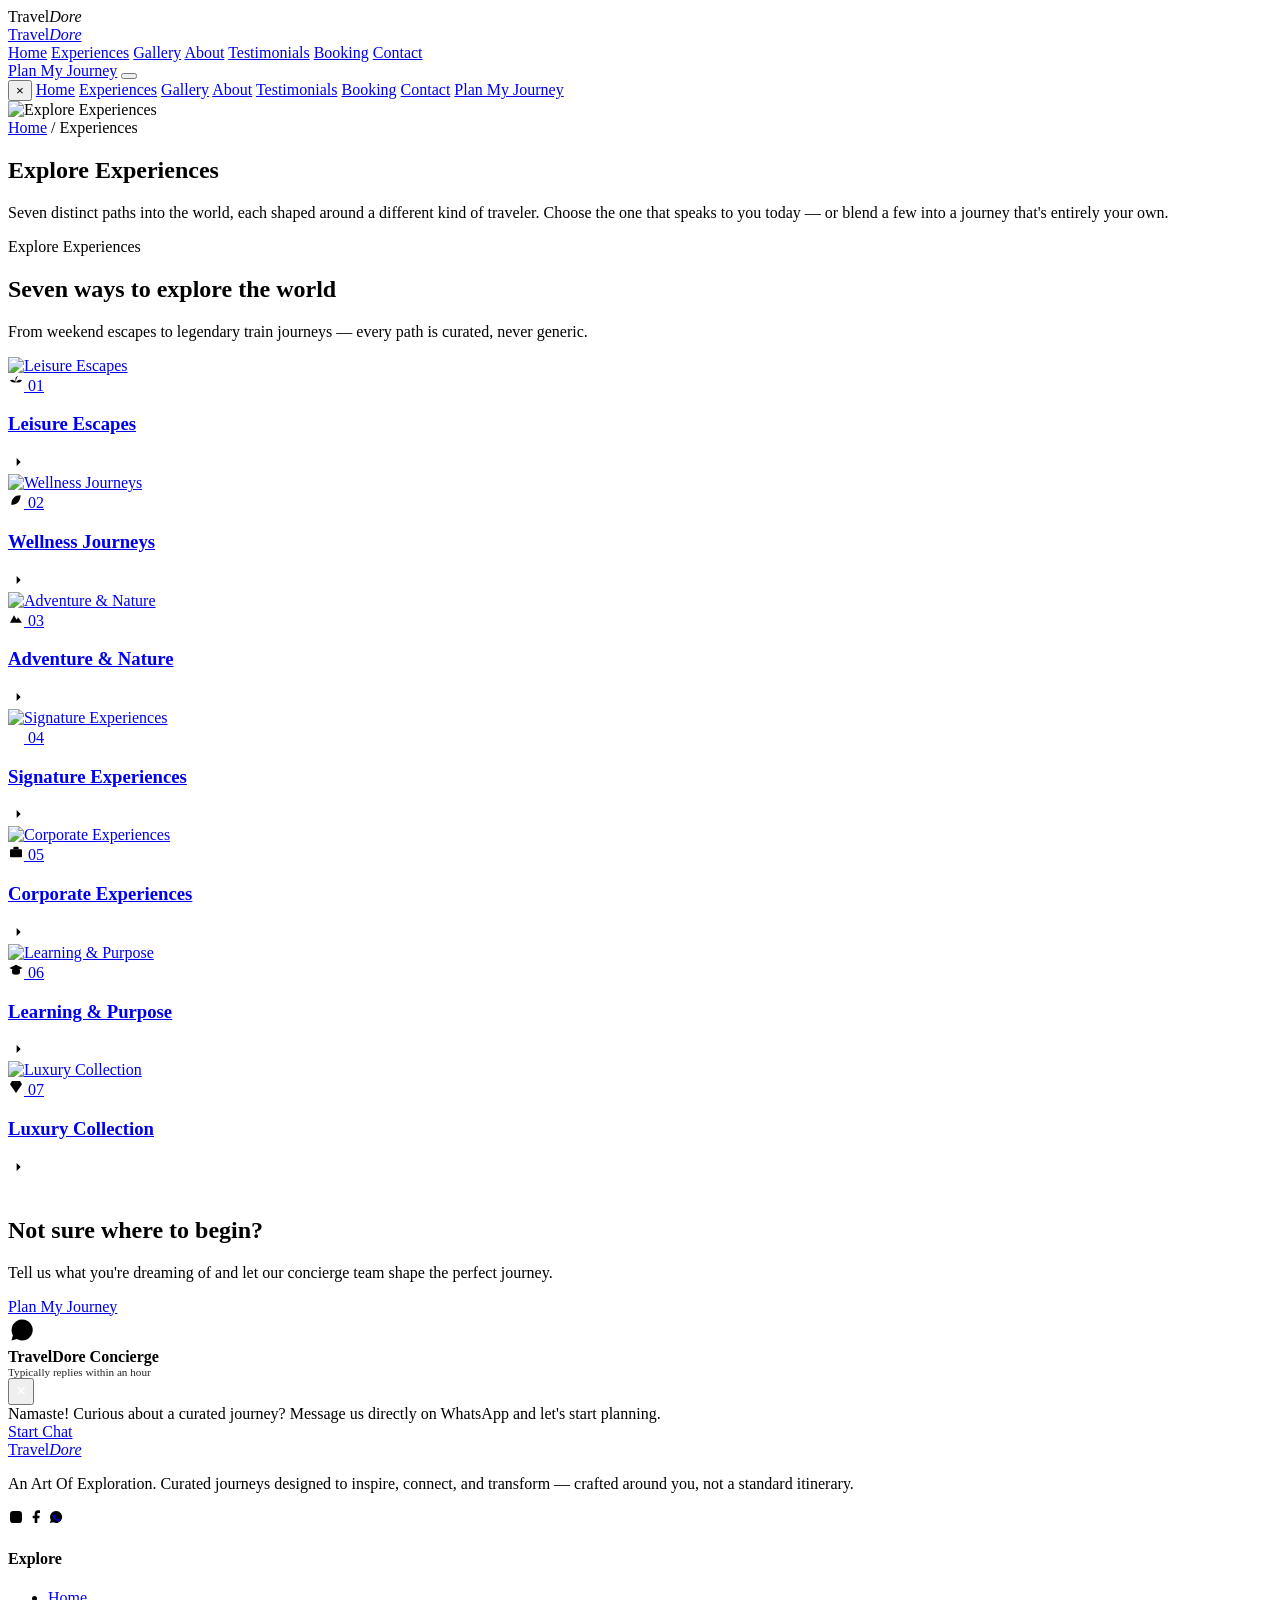
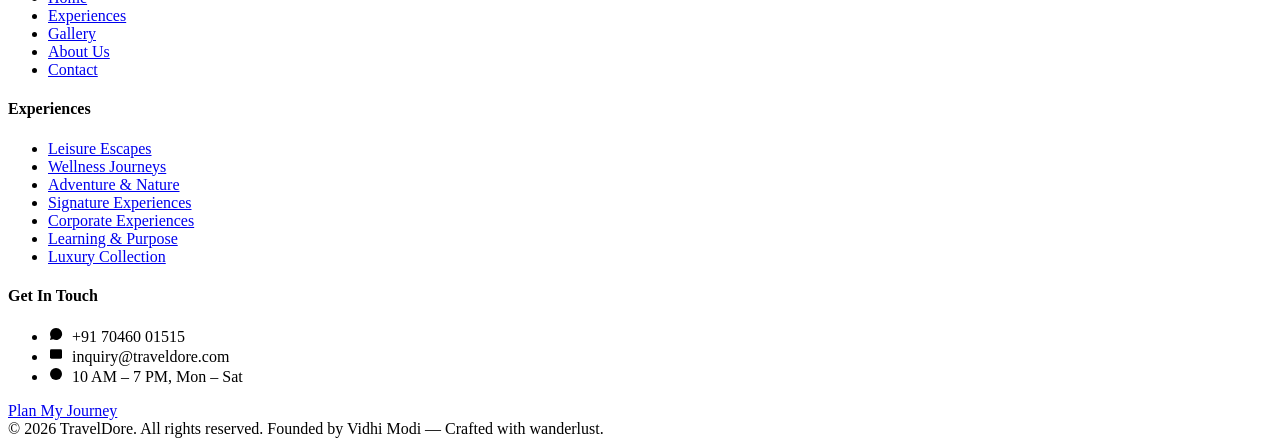
==== experiences/index.html @ e8ab13e9 "Adding initial files" ====
<!DOCTYPE html>
<html lang="en">
<head>
<meta charset="UTF-8">
<meta name="viewport" content="width=device-width, initial-scale=1.0">
<title>Experiences | TravelDore</title>
<meta name="description" content="Explore TravelDore's seven curated experience categories — from Leisure Escapes to the Luxury Collection.">
<link rel="preconnect" href="https://fonts.googleapis.com">
<link rel="stylesheet" href="css/style.css">

</head>
<body>
<div id="loader"><div class="loader-mark">Travel<em>Dore</em></div><div class="loader-bar"></div></div>
<div id="scroll-progress"></div>
<div id="cursor-glow"></div>

<header id="site-header">
  <div class="container navbar">
    <a href="index.html" class="brand">Travel<em>Dore</em></a>
    <nav class="nav-links">
      <a href="index.html">Home</a>
      <a href="experiences/index.html">Experiences</a>
      <a href="gallery.html">Gallery</a>
      <a href="about.html">About</a>
      <a href="index.html#testimonials">Testimonials</a>
      <a href="index.html#booking">Booking</a>
      <a href="contact.html">Contact</a>
    </nav>
    <a href="plan-my-journey.html" class="btn btn-primary btn-sm nav-cta">Plan My Journey</a>
    <button class="nav-toggle" id="nav-toggle" aria-label="Open menu"><span></span><span></span><span></span></button>
  </div>
</header>
<div class="mobile-panel" id="mobile-panel">
  <button class="mobile-close" id="mobile-close" aria-label="Close menu">&times;</button>
      <a href="index.html">Home</a>
      <a href="experiences/index.html">Experiences</a>
      <a href="gallery.html">Gallery</a>
      <a href="about.html">About</a>
      <a href="index.html#testimonials">Testimonials</a>
      <a href="index.html#booking">Booking</a>
      <a href="contact.html">Contact</a>
  <a href="plan-my-journey.html" class="btn btn-primary" style="margin-top:22px;">Plan My Journey</a>
</div>

<section class="page-hero">
  <div class="hero-media"><img src="images/experiences-index-1920x1000.jpg" alt="Explore Experiences"></div>
  <div class="container page-hero-content">
    <div class="breadcrumb"><a href="index.html">Home</a> / Experiences</div>
    <h1>Explore Experiences</h1>
    <p>Seven distinct paths into the world, each shaped around a different kind of traveler. Choose the one that speaks to you today — or blend a few into a journey that's entirely your own.</p>
  </div>
</section>
<section class="section bg-lilac" id="experiences">
  <div class="container">
    <div class="section-head reveal">
      <div class="eyebrow" style="justify-content:center;">Explore Experiences</div>
      <h2>Seven ways to explore the world</h2>
      <p>From weekend escapes to legendary train journeys — every path is curated, never generic.</p>
    </div>
    <div class="exp-grid">
      <a href="experiences/leisure-escapes.html" class="exp-card reveal-scale">
        <img src="images/leisure-hero-900x1100.jpg" alt="Leisure Escapes" loading="lazy">
        <div class="exp-card-veil"></div>
        <div class="exp-card-content">
          <span class="exp-card-num"><svg class="icon" style="width:1em;height:1em;" viewBox="0 0 24 24"><path d="M12 22V11"/><path d="M12 11c-2-4-6-5-9-3 2 3 5 4 9 3Z"/><path d="M12 11c2-4 6-5 9-3-2 3-5 4-9 3Z"/><path d="M12 11c0-4 1-7 3-9-3 0-5 3-3 9Z"/></svg> 01</span>
          <h3>Leisure Escapes</h3>
          <div class="exp-card-arrow"><svg class="icon" style="width:1em;height:1em;" viewBox="0 0 24 24"><path d="M5 12h14M13 6l6 6-6 6"/></svg></div>
        </div>
      </a>
      <a href="experiences/wellness-journeys.html" class="exp-card reveal-scale">
        <img src="images/wellness-hero-900x1100.jpg" alt="Wellness Journeys" loading="lazy">
        <div class="exp-card-veil"></div>
        <div class="exp-card-content">
          <span class="exp-card-num"><svg class="icon" style="width:1em;height:1em;" viewBox="0 0 24 24"><path d="M5 19c8 1 13-4 14-14-9 0-14 5-14 14Z"/><path d="M5 19c2-5 5-8 9-10"/></svg> 02</span>
          <h3>Wellness Journeys</h3>
          <div class="exp-card-arrow"><svg class="icon" style="width:1em;height:1em;" viewBox="0 0 24 24"><path d="M5 12h14M13 6l6 6-6 6"/></svg></div>
        </div>
      </a>
      <a href="experiences/adventure-nature.html" class="exp-card reveal-scale">
        <img src="images/adventure-hero-900x1100.jpg" alt="Adventure & Nature" loading="lazy">
        <div class="exp-card-veil"></div>
        <div class="exp-card-content">
          <span class="exp-card-num"><svg class="icon" style="width:1em;height:1em;" viewBox="0 0 24 24"><path d="M3 19 9 8l4 6.5L15 11l6 8Z"/></svg> 03</span>
          <h3>Adventure & Nature</h3>
          <div class="exp-card-arrow"><svg class="icon" style="width:1em;height:1em;" viewBox="0 0 24 24"><path d="M5 12h14M13 6l6 6-6 6"/></svg></div>
        </div>
      </a>
      <a href="experiences/signature-experiences.html" class="exp-card reveal-scale">
        <img src="images/signature-hero-900x1100.jpg" alt="Signature Experiences" loading="lazy">
        <div class="exp-card-veil"></div>
        <div class="exp-card-content">
          <span class="exp-card-num"><svg class="icon" style="width:1em;height:1em;" viewBox="0 0 24 24"><path d="M12 3v4M12 17v4M3 12h4M17 12h4M6 6l2.5 2.5M15.5 15.5 18 18M18 6l-2.5 2.5M8.5 15.5 6 18"/></svg> 04</span>
          <h3>Signature Experiences</h3>
          <div class="exp-card-arrow"><svg class="icon" style="width:1em;height:1em;" viewBox="0 0 24 24"><path d="M5 12h14M13 6l6 6-6 6"/></svg></div>
        </div>
      </a>
      <a href="experiences/corporate-experiences.html" class="exp-card reveal-scale">
        <img src="images/corporate-hero-900x1100.jpg" alt="Corporate Experiences" loading="lazy">
        <div class="exp-card-veil"></div>
        <div class="exp-card-content">
          <span class="exp-card-num"><svg class="icon" style="width:1em;height:1em;" viewBox="0 0 24 24"><rect x="3" y="8" width="18" height="12" rx="1.5"/><path d="M8 8V6a2 2 0 0 1 2-2h4a2 2 0 0 1 2 2v2"/><path d="M3 13h18"/></svg> 05</span>
          <h3>Corporate Experiences</h3>
          <div class="exp-card-arrow"><svg class="icon" style="width:1em;height:1em;" viewBox="0 0 24 24"><path d="M5 12h14M13 6l6 6-6 6"/></svg></div>
        </div>
      </a>
      <a href="experiences/learning-purpose.html" class="exp-card reveal-scale">
        <img src="images/learning-hero-900x1100.jpg" alt="Learning & Purpose" loading="lazy">
        <div class="exp-card-veil"></div>
        <div class="exp-card-content">
          <span class="exp-card-num"><svg class="icon" style="width:1em;height:1em;" viewBox="0 0 24 24"><path d="M2 9 12 4l10 5-10 5Z"/><path d="M6 11.5V16c0 1.7 2.7 3 6 3s6-1.3 6-3v-4.5"/><path d="M22 9v6"/></svg> 06</span>
          <h3>Learning & Purpose</h3>
          <div class="exp-card-arrow"><svg class="icon" style="width:1em;height:1em;" viewBox="0 0 24 24"><path d="M5 12h14M13 6l6 6-6 6"/></svg></div>
        </div>
      </a>
      <a href="experiences/luxury-collection.html" class="exp-card reveal-scale">
        <img src="images/luxury-hero-900x1100.jpg" alt="Luxury Collection" loading="lazy">
        <div class="exp-card-veil"></div>
        <div class="exp-card-content">
          <span class="exp-card-num"><svg class="icon" style="width:1em;height:1em;" viewBox="0 0 24 24"><path d="M6 3h12l3 5-9 13L3 8Z"/><path d="M3 8h18M9 3l3 5 3-5M9 21 8 8m7 13 1-13"/></svg> 07</span>
          <h3>Luxury Collection</h3>
          <div class="exp-card-arrow"><svg class="icon" style="width:1em;height:1em;" viewBox="0 0 24 24"><path d="M5 12h14M13 6l6 6-6 6"/></svg></div>
        </div>
      </a>
    </div>
  </div>
</section>
<section class="section">
  <div class="container">
    <div class="cta-band reveal-scale">
      <div class="hero-media"><img src="images/experiences-cta-1600x700.jpg" alt=""></div>
      <div class="cta-band-content">
        <h2>Not sure where to begin?</h2>
        <p>Tell us what you're dreaming of and let our concierge team shape the perfect journey.</p>
        <a href="plan-my-journey.html" class="btn btn-primary">Plan My Journey</a>
      </div>
    </div>
  </div>
</section>
<div id="wa-float" aria-label="Chat on WhatsApp"><svg class="icon" style="width:28px;height:28px;" viewBox="0 0 24 24"><path d="M12 3a9 9 0 0 0-7.8 13.4L3 21l4.7-1.2A9 9 0 1 0 12 3Z"/><path d="M8.5 8.6c.2-.5.4-.5.7-.5h.5c.2 0 .4 0 .6.5.2.5.7 1.7.7 1.8.1.1.1.3 0 .4-.1.2-.1.3-.3.5-.1.2-.3.3-.4.5-.1.1-.3.3-.1.6.2.3.8 1.3 1.7 2.1 1.2 1 2.1 1.4 2.4 1.5.3.1.5.1.6-.1.2-.2.7-.8.9-1.1.2-.3.4-.2.6-.1.2.1 1.5.7 1.8.8.3.2.5.2.5.4 0 .2 0 1-.4 1.5-.4.6-1.8 1.1-2.5 1.1-.6 0-1.6-.1-3.4-1.2-2.6-1.6-4.2-4.5-4.4-4.7-.1-.2-1-1.3-1-2.5 0-1.2.6-1.8.8-2Z" fill="currentColor" stroke="none"/></svg></div>
<div id="wa-box">
  <div class="wa-head">
    <div><strong>TravelDore Concierge</strong><div style="font-size:.7rem;opacity:.85;">Typically replies within an hour</div></div>
    <button id="wa-close" style="color:#fff;font-size:1.1rem;">&times;</button>
  </div>
  <div class="wa-body">
    <div class="wa-bubble">Namaste! Curious about a curated journey? Message us directly on WhatsApp and let's start planning.</div>
    <a class="wa-btn" href="https://wa.me/917046001515" target="_blank" rel="noopener">Start Chat</a>
  </div>
</div>

<footer id="site-footer">
  <div class="container">
    <div class="footer-grid">
      <div class="footer-brand">
        <a href="index.html" class="brand">Travel<em>Dore</em></a>
        <p>An Art Of Exploration. Curated journeys designed to inspire, connect, and transform &mdash; crafted around you, not a standard itinerary.</p>
        <div class="footer-social">
          <a href="https://instagram.com" target="_blank" rel="noopener" aria-label="Instagram"><svg class="icon" style="width:1em;height:1em;" viewBox="0 0 24 24"><rect x="3" y="3" width="18" height="18" rx="5"/><circle cx="12" cy="12" r="4"/><circle cx="17.2" cy="6.8" r="1"/></svg></a>
          <a href="https://facebook.com" target="_blank" rel="noopener" aria-label="Facebook"><svg class="icon" style="width:1em;height:1em;" viewBox="0 0 24 24"><path d="M14 21v-7h3l.5-4H14V8c0-1.2.4-2 2.2-2H18V2.2C17.6 2.1 16.3 2 14.9 2 11.8 2 10 3.9 10 7.3V10H7v4h3v7Z"/></svg></a>
          <a href="https://wa.me/917046001515" target="_blank" rel="noopener" aria-label="WhatsApp"><svg class="icon" style="width:1em;height:1em;" viewBox="0 0 24 24"><path d="M12 3a9 9 0 0 0-7.8 13.4L3 21l4.7-1.2A9 9 0 1 0 12 3Z"/><path d="M8.5 8.6c.2-.5.4-.5.7-.5h.5c.2 0 .4 0 .6.5.2.5.7 1.7.7 1.8.1.1.1.3 0 .4-.1.2-.1.3-.3.5-.1.2-.3.3-.4.5-.1.1-.3.3-.1.6.2.3.8 1.3 1.7 2.1 1.2 1 2.1 1.4 2.4 1.5.3.1.5.1.6-.1.2-.2.7-.8.9-1.1.2-.3.4-.2.6-.1.2.1 1.5.7 1.8.8.3.2.5.2.5.4 0 .2 0 1-.4 1.5-.4.6-1.8 1.1-2.5 1.1-.6 0-1.6-.1-3.4-1.2-2.6-1.6-4.2-4.5-4.4-4.7-.1-.2-1-1.3-1-2.5 0-1.2.6-1.8.8-2Z" fill="currentColor" stroke="none"/></svg></a>
        </div>
      </div>
      <div class="footer-col">
        <h4>Explore</h4>
        <ul>
          <li><a href="index.html">Home</a></li>
          <li><a href="experiences/index.html">Experiences</a></li>
          <li><a href="gallery.html">Gallery</a></li>
          <li><a href="about.html">About Us</a></li>
          <li><a href="contact.html">Contact</a></li>
        </ul>
      </div>
      <div class="footer-col">
        <h4>Experiences</h4>
        <ul>
          <li><a href="experiences/leisure-escapes.html">Leisure Escapes</a></li>
          <li><a href="experiences/wellness-journeys.html">Wellness Journeys</a></li>
          <li><a href="experiences/adventure-nature.html">Adventure &amp; Nature</a></li>
          <li><a href="experiences/signature-experiences.html">Signature Experiences</a></li>
          <li><a href="experiences/corporate-experiences.html">Corporate Experiences</a></li>
          <li><a href="experiences/learning-purpose.html">Learning &amp; Purpose</a></li>
          <li><a href="experiences/luxury-collection.html">Luxury Collection</a></li>
        </ul>
      </div>
      <div class="footer-col">
        <h4>Get In Touch</h4>
        <ul class="footer-contact">
          <li><svg class="icon" style="width:1em;height:1em;" viewBox="0 0 24 24"><path d="M12 3a9 9 0 0 0-7.8 13.4L3 21l4.7-1.2A9 9 0 1 0 12 3Z"/><path d="M8.5 8.6c.2-.5.4-.5.7-.5h.5c.2 0 .4 0 .6.5.2.5.7 1.7.7 1.8.1.1.1.3 0 .4-.1.2-.1.3-.3.5-.1.2-.3.3-.4.5-.1.1-.3.3-.1.6.2.3.8 1.3 1.7 2.1 1.2 1 2.1 1.4 2.4 1.5.3.1.5.1.6-.1.2-.2.7-.8.9-1.1.2-.3.4-.2.6-.1.2.1 1.5.7 1.8.8.3.2.5.2.5.4 0 .2 0 1-.4 1.5-.4.6-1.8 1.1-2.5 1.1-.6 0-1.6-.1-3.4-1.2-2.6-1.6-4.2-4.5-4.4-4.7-.1-.2-1-1.3-1-2.5 0-1.2.6-1.8.8-2Z" fill="currentColor" stroke="none"/></svg>&nbsp; +91 70460 01515</li>
          <li><svg class="icon" style="width:1em;height:1em;" viewBox="0 0 24 24"><rect x="3" y="5" width="18" height="14" rx="2"/><path d="m4 6.5 8 6.5 8-6.5"/></svg>&nbsp; inquiry@traveldore.com</li>
          <li><svg class="icon" style="width:1em;height:1em;" viewBox="0 0 24 24"><circle cx="12" cy="12" r="9"/><path d="M12 7v5l3.5 2"/></svg>&nbsp; 10 AM &ndash; 7 PM, Mon &ndash; Sat</li>
        </ul>
        <a href="plan-my-journey.html" class="btn btn-outline btn-sm" style="border-color:rgba(255,255,255,.3);">Plan My Journey</a>
      </div>
    </div>
    <div class="footer-bottom">
      <span>&copy; 2026 TravelDore. All rights reserved.</span>
      <span>Founded by Vidhi Modi &mdash; Crafted with wanderlust.</span>
    </div>
  </div>
</footer>
<script src="js/main.js"></script>
</body>
</html>
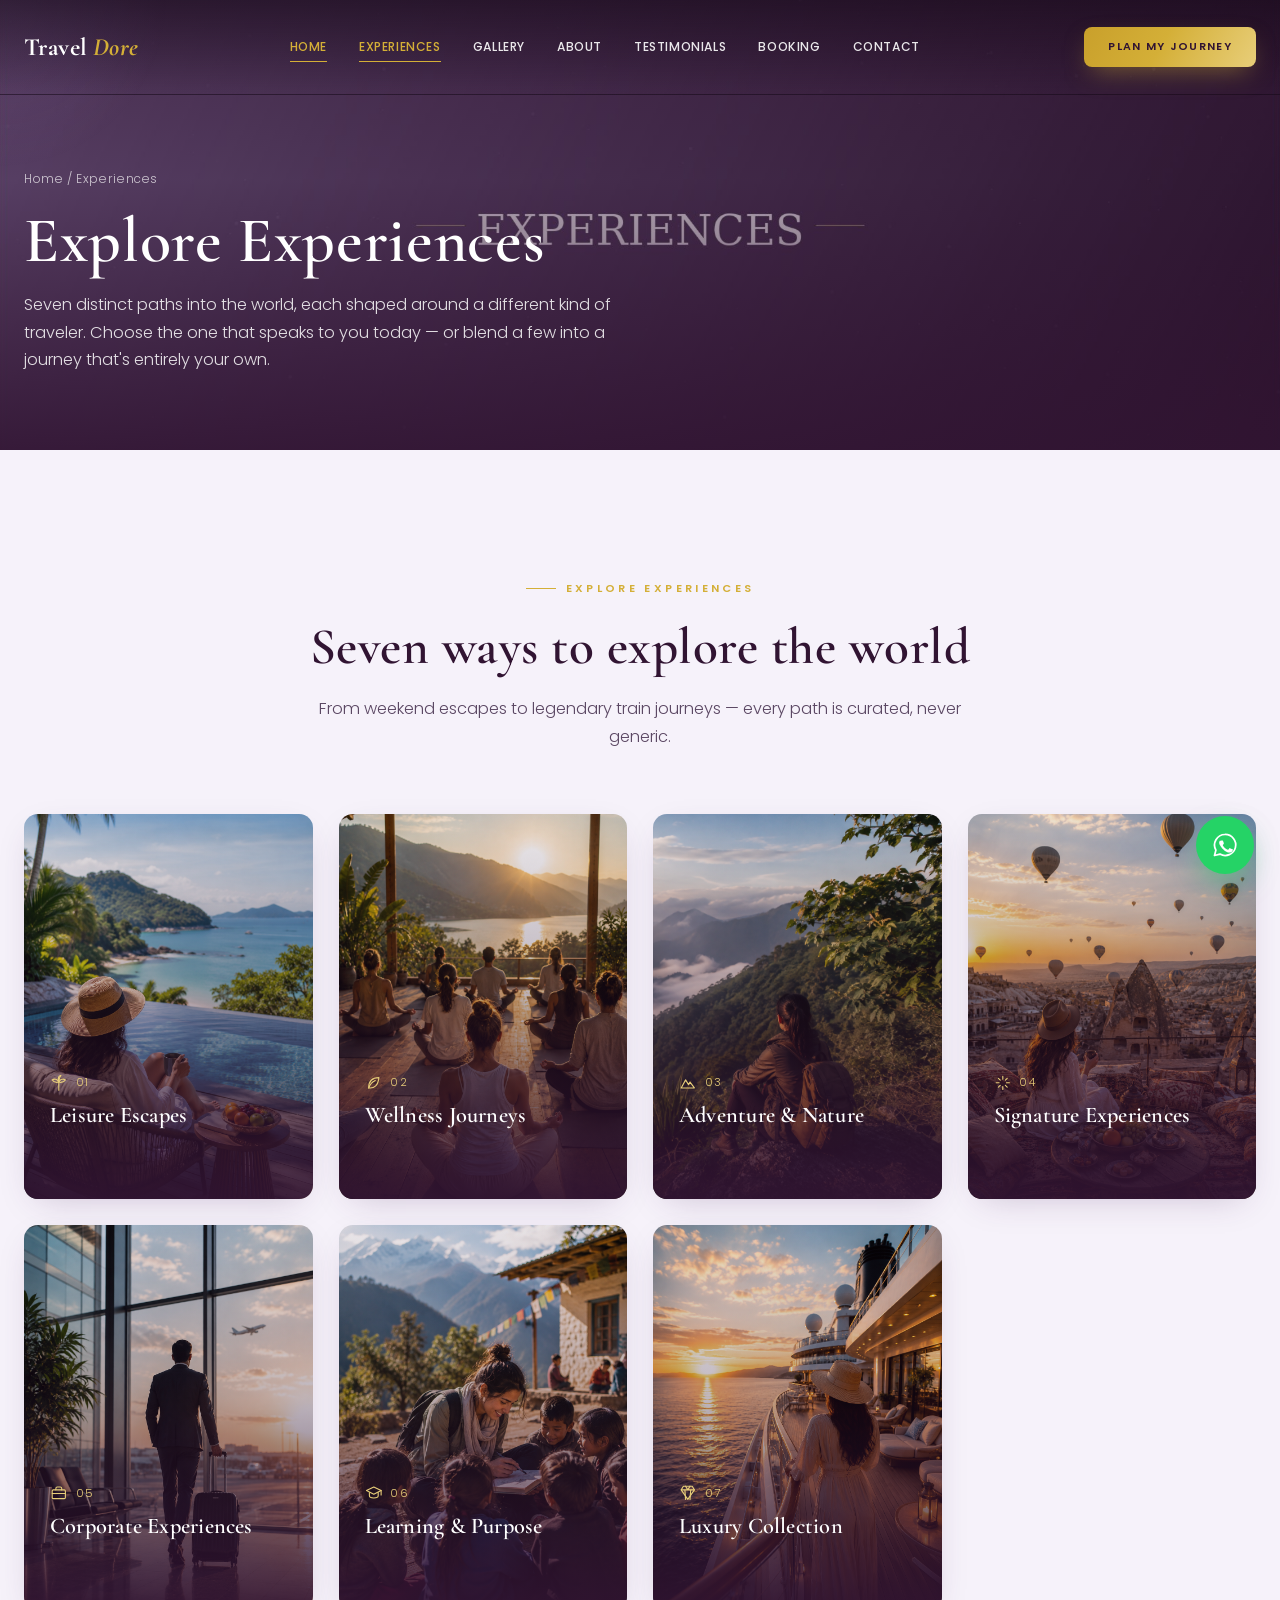
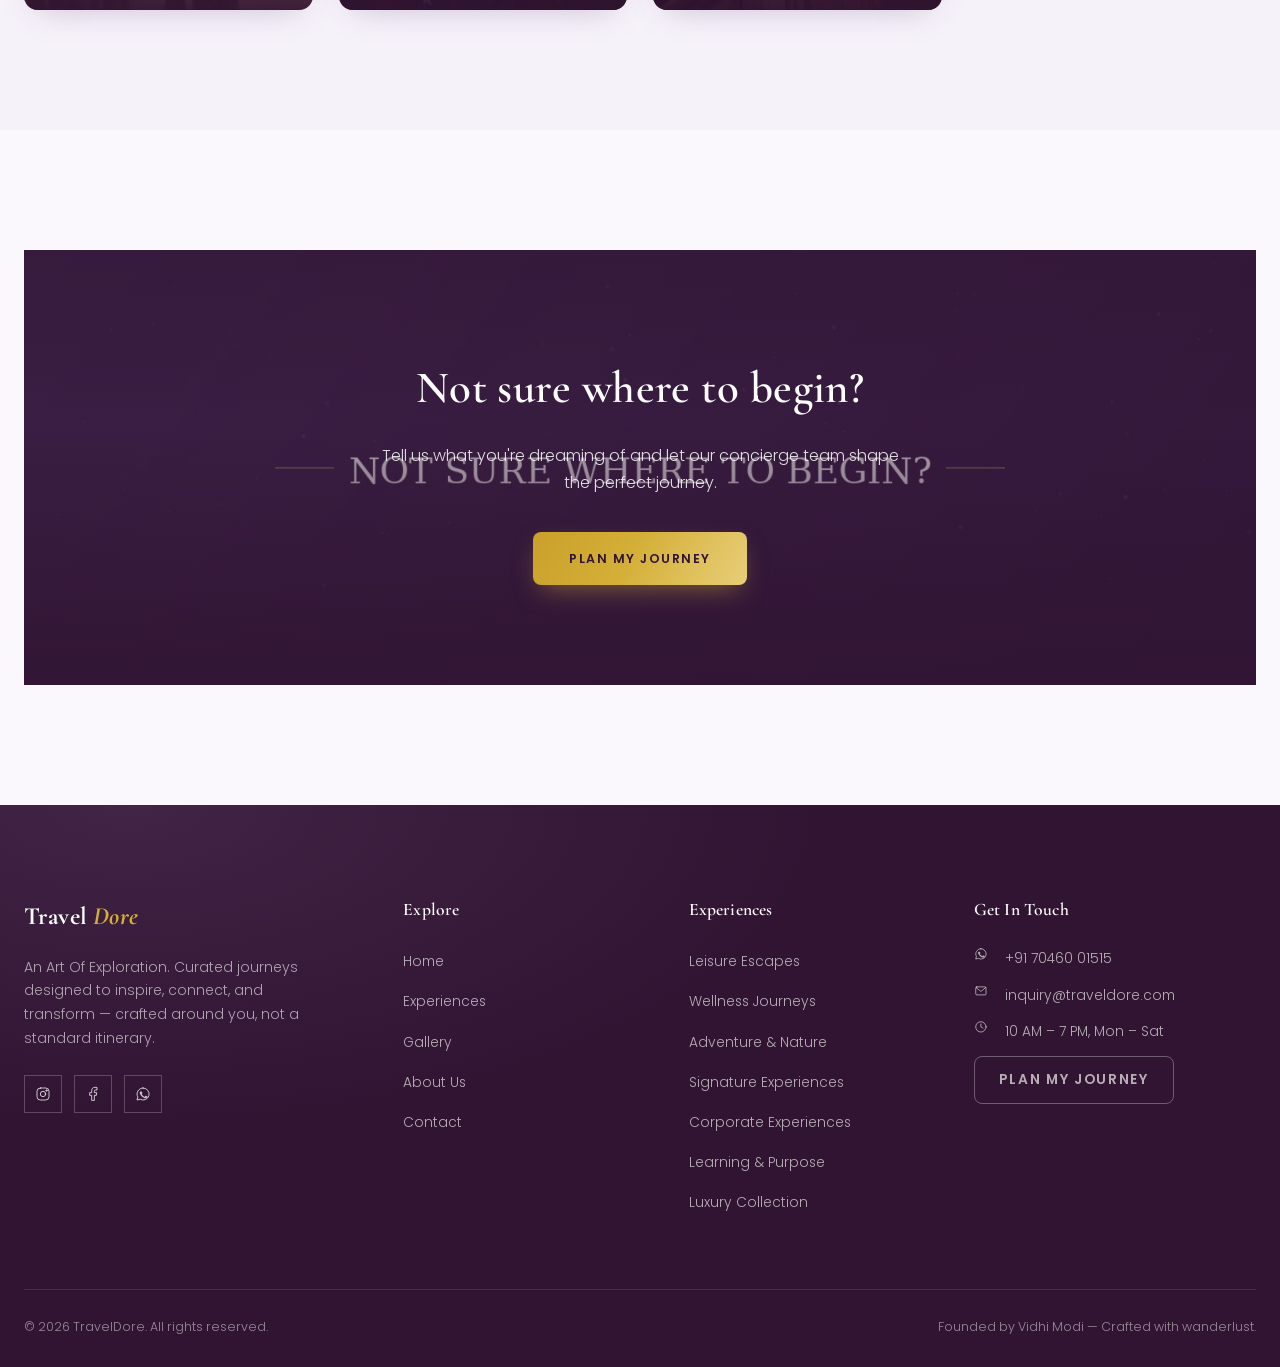
==== commit db6f282c: "Changing experience page" ====
--- a/experiences/index.html
+++ b/experiences/index.html
@@ -6,7 +6,7 @@
 <title>Experiences | TravelDore</title>
 <meta name="description" content="Explore TravelDore's seven curated experience categories — from Leisure Escapes to the Luxury Collection.">
 <link rel="preconnect" href="https://fonts.googleapis.com">
-<link rel="stylesheet" href="css/style.css">
+<link rel="stylesheet" href="../css/style.css">
 
 </head>
 <body>
@@ -16,36 +16,36 @@
 
 <header id="site-header">
   <div class="container navbar">
-    <a href="index.html" class="brand">Travel<em>Dore</em></a>
+    <a href="../index.html" class="brand">Travel<em>Dore</em></a>
     <nav class="nav-links">
-      <a href="index.html">Home</a>
-      <a href="experiences/index.html">Experiences</a>
-      <a href="gallery.html">Gallery</a>
-      <a href="about.html">About</a>
-      <a href="index.html#testimonials">Testimonials</a>
-      <a href="index.html#booking">Booking</a>
-      <a href="contact.html">Contact</a>
+      <a href="../index.html">Home</a>
+      <a href="../experiences/index.html">Experiences</a>
+      <a href="../gallery.html">Gallery</a>
+      <a href="../about.html">About</a>
+      <a href="../index.html#testimonials">Testimonials</a>
+      <a href="../index.html#booking">Booking</a>
+      <a href="../contact.html">Contact</a>
     </nav>
-    <a href="plan-my-journey.html" class="btn btn-primary btn-sm nav-cta">Plan My Journey</a>
+    <a href="../plan-my-journey.html" class="btn btn-primary btn-sm nav-cta">Plan My Journey</a>
     <button class="nav-toggle" id="nav-toggle" aria-label="Open menu"><span></span><span></span><span></span></button>
   </div>
 </header>
 <div class="mobile-panel" id="mobile-panel">
   <button class="mobile-close" id="mobile-close" aria-label="Close menu">&times;</button>
-      <a href="index.html">Home</a>
-      <a href="experiences/index.html">Experiences</a>
-      <a href="gallery.html">Gallery</a>
-      <a href="about.html">About</a>
-      <a href="index.html#testimonials">Testimonials</a>
-      <a href="index.html#booking">Booking</a>
-      <a href="contact.html">Contact</a>
-  <a href="plan-my-journey.html" class="btn btn-primary" style="margin-top:22px;">Plan My Journey</a>
+      <a href="../index.html">Home</a>
+      <a href="../experiences/index.html">Experiences</a>
+      <a href="../gallery.html">Gallery</a>
+      <a href="../about.html">About</a>
+      <a href="../index.html#testimonials">Testimonials</a>
+      <a href="../index.html#booking">Booking</a>
+      <a href="../contact.html">Contact</a>
+  <a href="../plan-my-journey.html" class="btn btn-primary" style="margin-top:22px;">Plan My Journey</a>
 </div>
 
 <section class="page-hero">
-  <div class="hero-media"><img src="images/experiences-index-1920x1000.jpg" alt="Explore Experiences"></div>
+  <div class="hero-media"><img src="../images/experiences-index-1920x1000.jpg" alt="Explore Experiences"></div>
   <div class="container page-hero-content">
-    <div class="breadcrumb"><a href="index.html">Home</a> / Experiences</div>
+    <div class="breadcrumb"><a href="../index.html">Home</a> / Experiences</div>
     <h1>Explore Experiences</h1>
     <p>Seven distinct paths into the world, each shaped around a different kind of traveler. Choose the one that speaks to you today — or blend a few into a journey that's entirely your own.</p>
   </div>
@@ -58,8 +58,8 @@
       <p>From weekend escapes to legendary train journeys — every path is curated, never generic.</p>
     </div>
     <div class="exp-grid">
-      <a href="experiences/leisure-escapes.html" class="exp-card reveal-scale">
-        <img src="images/leisure-hero-900x1100.jpg" alt="Leisure Escapes" loading="lazy">
+      <a href="../experiences/leisure-escapes.html" class="exp-card reveal-scale">
+        <img src="../images/leisure-hero-900x1100.jpg" alt="Leisure Escapes" loading="lazy">
         <div class="exp-card-veil"></div>
         <div class="exp-card-content">
           <span class="exp-card-num"><svg class="icon" style="width:1em;height:1em;" viewBox="0 0 24 24"><path d="M12 22V11"/><path d="M12 11c-2-4-6-5-9-3 2 3 5 4 9 3Z"/><path d="M12 11c2-4 6-5 9-3-2 3-5 4-9 3Z"/><path d="M12 11c0-4 1-7 3-9-3 0-5 3-3 9Z"/></svg> 01</span>
@@ -67,8 +67,8 @@
           <div class="exp-card-arrow"><svg class="icon" style="width:1em;height:1em;" viewBox="0 0 24 24"><path d="M5 12h14M13 6l6 6-6 6"/></svg></div>
         </div>
       </a>
-      <a href="experiences/wellness-journeys.html" class="exp-card reveal-scale">
-        <img src="images/wellness-hero-900x1100.jpg" alt="Wellness Journeys" loading="lazy">
+      <a href="../experiences/wellness-journeys.html" class="exp-card reveal-scale">
+        <img src="../images/wellness-hero-900x1100.jpg" alt="Wellness Journeys" loading="lazy">
         <div class="exp-card-veil"></div>
         <div class="exp-card-content">
           <span class="exp-card-num"><svg class="icon" style="width:1em;height:1em;" viewBox="0 0 24 24"><path d="M5 19c8 1 13-4 14-14-9 0-14 5-14 14Z"/><path d="M5 19c2-5 5-8 9-10"/></svg> 02</span>
@@ -76,8 +76,8 @@
           <div class="exp-card-arrow"><svg class="icon" style="width:1em;height:1em;" viewBox="0 0 24 24"><path d="M5 12h14M13 6l6 6-6 6"/></svg></div>
         </div>
       </a>
-      <a href="experiences/adventure-nature.html" class="exp-card reveal-scale">
-        <img src="images/adventure-hero-900x1100.jpg" alt="Adventure & Nature" loading="lazy">
+      <a href="../experiences/adventure-nature.html" class="exp-card reveal-scale">
+        <img src="../images/adventure-hero-900x1100.jpg" alt="Adventure & Nature" loading="lazy">
         <div class="exp-card-veil"></div>
         <div class="exp-card-content">
           <span class="exp-card-num"><svg class="icon" style="width:1em;height:1em;" viewBox="0 0 24 24"><path d="M3 19 9 8l4 6.5L15 11l6 8Z"/></svg> 03</span>
@@ -85,8 +85,8 @@
           <div class="exp-card-arrow"><svg class="icon" style="width:1em;height:1em;" viewBox="0 0 24 24"><path d="M5 12h14M13 6l6 6-6 6"/></svg></div>
         </div>
       </a>
-      <a href="experiences/signature-experiences.html" class="exp-card reveal-scale">
-        <img src="images/signature-hero-900x1100.jpg" alt="Signature Experiences" loading="lazy">
+      <a href="../experiences/signature-experiences.html" class="exp-card reveal-scale">
+        <img src="../images/signature-hero-900x1100.jpg" alt="Signature Experiences" loading="lazy">
         <div class="exp-card-veil"></div>
         <div class="exp-card-content">
           <span class="exp-card-num"><svg class="icon" style="width:1em;height:1em;" viewBox="0 0 24 24"><path d="M12 3v4M12 17v4M3 12h4M17 12h4M6 6l2.5 2.5M15.5 15.5 18 18M18 6l-2.5 2.5M8.5 15.5 6 18"/></svg> 04</span>
@@ -94,8 +94,8 @@
           <div class="exp-card-arrow"><svg class="icon" style="width:1em;height:1em;" viewBox="0 0 24 24"><path d="M5 12h14M13 6l6 6-6 6"/></svg></div>
         </div>
       </a>
-      <a href="experiences/corporate-experiences.html" class="exp-card reveal-scale">
-        <img src="images/corporate-hero-900x1100.jpg" alt="Corporate Experiences" loading="lazy">
+      <a href="../experiences/corporate-experiences.html" class="exp-card reveal-scale">
+        <img src="../images/corporate-hero-900x1100.jpg" alt="Corporate Experiences" loading="lazy">
         <div class="exp-card-veil"></div>
         <div class="exp-card-content">
           <span class="exp-card-num"><svg class="icon" style="width:1em;height:1em;" viewBox="0 0 24 24"><rect x="3" y="8" width="18" height="12" rx="1.5"/><path d="M8 8V6a2 2 0 0 1 2-2h4a2 2 0 0 1 2 2v2"/><path d="M3 13h18"/></svg> 05</span>
@@ -103,8 +103,8 @@
           <div class="exp-card-arrow"><svg class="icon" style="width:1em;height:1em;" viewBox="0 0 24 24"><path d="M5 12h14M13 6l6 6-6 6"/></svg></div>
         </div>
       </a>
-      <a href="experiences/learning-purpose.html" class="exp-card reveal-scale">
-        <img src="images/learning-hero-900x1100.jpg" alt="Learning & Purpose" loading="lazy">
+      <a href="../experiences/learning-purpose.html" class="exp-card reveal-scale">
+        <img src="../images/learning-hero-900x1100.jpg" alt="Learning & Purpose" loading="lazy">
         <div class="exp-card-veil"></div>
         <div class="exp-card-content">
           <span class="exp-card-num"><svg class="icon" style="width:1em;height:1em;" viewBox="0 0 24 24"><path d="M2 9 12 4l10 5-10 5Z"/><path d="M6 11.5V16c0 1.7 2.7 3 6 3s6-1.3 6-3v-4.5"/><path d="M22 9v6"/></svg> 06</span>
@@ -112,8 +112,8 @@
           <div class="exp-card-arrow"><svg class="icon" style="width:1em;height:1em;" viewBox="0 0 24 24"><path d="M5 12h14M13 6l6 6-6 6"/></svg></div>
         </div>
       </a>
-      <a href="experiences/luxury-collection.html" class="exp-card reveal-scale">
-        <img src="images/luxury-hero-900x1100.jpg" alt="Luxury Collection" loading="lazy">
+      <a href="../experiences/luxury-collection.html" class="exp-card reveal-scale">
+        <img src="../images/luxury-hero-900x1100.jpg" alt="Luxury Collection" loading="lazy">
         <div class="exp-card-veil"></div>
         <div class="exp-card-content">
           <span class="exp-card-num"><svg class="icon" style="width:1em;height:1em;" viewBox="0 0 24 24"><path d="M6 3h12l3 5-9 13L3 8Z"/><path d="M3 8h18M9 3l3 5 3-5M9 21 8 8m7 13 1-13"/></svg> 07</span>
@@ -127,11 +127,11 @@
 <section class="section">
   <div class="container">
     <div class="cta-band reveal-scale">
-      <div class="hero-media"><img src="images/experiences-cta-1600x700.jpg" alt=""></div>
+      <div class="hero-media"><img src="../images/experiences-cta-1600x700.jpg" alt=""></div>
       <div class="cta-band-content">
         <h2>Not sure where to begin?</h2>
         <p>Tell us what you're dreaming of and let our concierge team shape the perfect journey.</p>
-        <a href="plan-my-journey.html" class="btn btn-primary">Plan My Journey</a>
+        <a href="../plan-my-journey.html" class="btn btn-primary">Plan My Journey</a>
       </div>
     </div>
   </div>
@@ -152,7 +152,7 @@
   <div class="container">
     <div class="footer-grid">
       <div class="footer-brand">
-        <a href="index.html" class="brand">Travel<em>Dore</em></a>
+        <a href="../index.html" class="brand">Travel<em>Dore</em></a>
         <p>An Art Of Exploration. Curated journeys designed to inspire, connect, and transform &mdash; crafted around you, not a standard itinerary.</p>
         <div class="footer-social">
           <a href="https://instagram.com" target="_blank" rel="noopener" aria-label="Instagram"><svg class="icon" style="width:1em;height:1em;" viewBox="0 0 24 24"><rect x="3" y="3" width="18" height="18" rx="5"/><circle cx="12" cy="12" r="4"/><circle cx="17.2" cy="6.8" r="1"/></svg></a>
@@ -163,23 +163,23 @@
       <div class="footer-col">
         <h4>Explore</h4>
         <ul>
-          <li><a href="index.html">Home</a></li>
-          <li><a href="experiences/index.html">Experiences</a></li>
-          <li><a href="gallery.html">Gallery</a></li>
-          <li><a href="about.html">About Us</a></li>
-          <li><a href="contact.html">Contact</a></li>
+          <li><a href="../index.html">Home</a></li>
+          <li><a href="../experiences/index.html">Experiences</a></li>
+          <li><a href="../gallery.html">Gallery</a></li>
+          <li><a href="../about.html">About Us</a></li>
+          <li><a href="../contact.html">Contact</a></li>
         </ul>
       </div>
       <div class="footer-col">
         <h4>Experiences</h4>
         <ul>
-          <li><a href="experiences/leisure-escapes.html">Leisure Escapes</a></li>
-          <li><a href="experiences/wellness-journeys.html">Wellness Journeys</a></li>
-          <li><a href="experiences/adventure-nature.html">Adventure &amp; Nature</a></li>
-          <li><a href="experiences/signature-experiences.html">Signature Experiences</a></li>
-          <li><a href="experiences/corporate-experiences.html">Corporate Experiences</a></li>
-          <li><a href="experiences/learning-purpose.html">Learning &amp; Purpose</a></li>
-          <li><a href="experiences/luxury-collection.html">Luxury Collection</a></li>
+          <li><a href="../experiences/leisure-escapes.html">Leisure Escapes</a></li>
+          <li><a href="../experiences/wellness-journeys.html">Wellness Journeys</a></li>
+          <li><a href="../experiences/adventure-nature.html">Adventure &amp; Nature</a></li>
+          <li><a href="../experiences/signature-experiences.html">Signature Experiences</a></li>
+          <li><a href="../experiences/corporate-experiences.html">Corporate Experiences</a></li>
+          <li><a href="../experiences/learning-purpose.html">Learning &amp; Purpose</a></li>
+          <li><a href="../experiences/luxury-collection.html">Luxury Collection</a></li>
         </ul>
       </div>
       <div class="footer-col">
@@ -189,7 +189,7 @@
           <li><svg class="icon" style="width:1em;height:1em;" viewBox="0 0 24 24"><rect x="3" y="5" width="18" height="14" rx="2"/><path d="m4 6.5 8 6.5 8-6.5"/></svg>&nbsp; inquiry@traveldore.com</li>
           <li><svg class="icon" style="width:1em;height:1em;" viewBox="0 0 24 24"><circle cx="12" cy="12" r="9"/><path d="M12 7v5l3.5 2"/></svg>&nbsp; 10 AM &ndash; 7 PM, Mon &ndash; Sat</li>
         </ul>
-        <a href="plan-my-journey.html" class="btn btn-outline btn-sm" style="border-color:rgba(255,255,255,.3);">Plan My Journey</a>
+        <a href="../plan-my-journey.html" class="btn btn-outline btn-sm" style="border-color:rgba(255,255,255,.3);">Plan My Journey</a>
       </div>
     </div>
     <div class="footer-bottom">
@@ -198,6 +198,6 @@
     </div>
   </div>
 </footer>
-<script src="js/main.js"></script>
+<script src="../js/main.js"></script>
 </body>
 </html>
--- a/css/style.css
+++ b/css/style.css
@@ -0,0 +1,462 @@
+/* ==========================================================================
+   TravelDore — Design System v2
+   "An Art Of Exploration" — Classic luxury travel-house aesthetic
+   ========================================================================== */
+
+@import url('https://fonts.googleapis.com/css2?family=Cormorant+Garamond:ital,wght@0,400;0,500;0,600;0,700;1,500;1,600&family=Poppins:wght@300;400;500;600;700&display=swap');
+
+:root{
+  /* Palette (brand-locked) */
+  --lavender:#B497D6;
+  --dark-purple:#4A235A;
+  --deep-plum:#311432;
+  --soft-lilac:#DCCEF8;
+  --gold:#D4AF37;
+  --gold-soft:#E8CE79;
+  --white:#FFFFFF;
+  --off-white:#FAF8FC;
+  --light-lavender:#F6F2FA;
+
+  --ink:#2A1530;
+  --ink-soft:#5B4763;
+  --ink-faint:#8B7A93;
+  --hairline:rgba(74,35,90,.14);
+
+  --grad-royal:linear-gradient(135deg,var(--deep-plum) 0%,var(--dark-purple) 55%,var(--lavender) 100%);
+  --grad-gold:linear-gradient(120deg,#C9A02B 0%,var(--gold) 45%,var(--gold-soft) 100%);
+
+  --font-display:'Cormorant Garamond', serif;
+  --font-body:'Poppins', sans-serif;
+
+  --radius-sm:8px;
+  --radius-md:14px;
+  --radius-lg:18px;
+  --shadow-soft:0 10px 34px -14px rgba(74,35,90,.28);
+  --shadow-lift:0 30px 60px -18px rgba(49,20,50,.38);
+  --shadow-gold:0 10px 26px -8px rgba(212,175,55,.5);
+
+  --ease:cubic-bezier(.22,.61,.36,1);
+  --container:1280px;
+}
+
+*,*::before,*::after{box-sizing:border-box;margin:0;padding:0;}
+html{scroll-behavior:smooth;}
+@media (prefers-reduced-motion: reduce){
+  html{scroll-behavior:auto;}
+  *,*::before,*::after{animation-duration:.01ms !important;animation-iteration-count:1 !important;transition-duration:.01ms !important;scroll-behavior:auto !important;}
+}
+
+body{
+  font-family:var(--font-body);
+  color:var(--ink);
+  background:var(--off-white);
+  overflow-x:hidden;
+  line-height:1.7;
+  -webkit-font-smoothing:antialiased;
+  font-weight:300;
+}
+
+img{max-width:100%;display:block;}
+a{color:inherit;text-decoration:none;}
+ul{list-style:none;}
+button{font-family:inherit;border:none;background:none;cursor:pointer;}
+input,textarea,select{font-family:inherit;}
+
+h1,h2,h3,h4,.font-display{font-family:var(--font-display);font-weight:600;color:var(--deep-plum);letter-spacing:.01em;}
+
+::selection{background:var(--gold);color:var(--deep-plum);}
+
+a:focus-visible,button:focus-visible,input:focus-visible,textarea:focus-visible,select:focus-visible{
+  outline:2px solid var(--gold);
+  outline-offset:3px;
+  border-radius:4px;
+}
+
+::-webkit-scrollbar{width:10px;}
+::-webkit-scrollbar-track{background:var(--light-lavender);}
+::-webkit-scrollbar-thumb{background:var(--lavender);border-radius:10px;}
+::-webkit-scrollbar-thumb:hover{background:var(--dark-purple);}
+
+svg.icon{width:1em;height:1em;stroke:currentColor;fill:none;stroke-width:1.5;stroke-linecap:round;stroke-linejoin:round;display:inline-block;vertical-align:-.15em;}
+
+/* ==========================================================================
+   Utility / Layout primitives
+   ========================================================================== */
+.container{width:100%;max-width:var(--container);margin:0 auto;padding:0 24px;}
+.section{padding:120px 0;position:relative;}
+@media (max-width:768px){.section{padding:76px 0;}}
+
+.eyebrow{
+  display:inline-flex;align-items:center;gap:10px;
+  font-family:var(--font-body);font-size:.7rem;letter-spacing:.3em;text-transform:uppercase;
+  color:var(--gold);font-weight:600;margin-bottom:20px;
+}
+.eyebrow::before{content:"";width:30px;height:1px;background:var(--gold);}
+
+.section-head{max-width:680px;margin:0 auto 64px;text-align:center;}
+.section-head h2{font-size:clamp(2.1rem,4vw,3.2rem);line-height:1.15;margin-bottom:18px;font-weight:600;}
+.section-head p{color:var(--ink-soft);font-size:1.02rem;font-weight:300;}
+.section-head.align-left{margin-left:0;text-align:left;}
+
+.text-gold{color:var(--gold);}
+.text-lavender{color:var(--lavender);}
+
+/* Ornamental divider — classic touch: hairline + center diamond */
+.ornament{display:flex;align-items:center;justify-content:center;gap:14px;margin:0 auto 40px;width:100%;max-width:320px;}
+.ornament::before,.ornament::after{content:"";flex:1;height:1px;background:linear-gradient(90deg,transparent,var(--gold) 50%,transparent);}
+.ornament .diamond{width:7px;height:7px;background:var(--gold);transform:rotate(45deg);flex:0 0 auto;}
+.ornament.left{max-width:none;justify-content:flex-start;}
+.ornament.left::after{display:none;}
+
+/* Buttons — classic boutique-hotel rectangle-rounded, not full pill */
+.btn{
+  display:inline-flex;align-items:center;justify-content:center;gap:10px;
+  padding:16px 36px;border-radius:var(--radius-sm);
+  font-size:.78rem;font-weight:600;letter-spacing:.12em;text-transform:uppercase;
+  transition:transform .4s var(--ease), box-shadow .4s var(--ease), background .4s var(--ease), color .4s var(--ease), border-color .4s var(--ease);
+  white-space:nowrap;position:relative;overflow:hidden;
+}
+.btn-primary{background:var(--grad-gold);color:var(--deep-plum);box-shadow:var(--shadow-gold);}
+.btn-primary:hover{transform:translateY(-3px);box-shadow:0 18px 36px -8px rgba(212,175,55,.62);}
+.btn-outline{background:transparent;color:var(--white);border:1px solid rgba(255,255,255,.65);}
+.btn-outline:hover{background:rgba(255,255,255,.12);border-color:var(--white);transform:translateY(-3px);}
+.btn-dark{background:var(--dark-purple);color:var(--white);}
+.btn-dark:hover{background:var(--deep-plum);transform:translateY(-3px);box-shadow:var(--shadow-lift);}
+.btn-ghost{background:transparent;color:var(--dark-purple);border:1px solid var(--hairline);}
+.btn-ghost:hover{border-color:var(--gold);color:var(--dark-purple);background:var(--light-lavender);}
+.btn-sm{padding:11px 24px;font-size:.68rem;}
+
+/* Reveal on scroll */
+.reveal{opacity:0;transform:translateY(30px);transition:opacity .9s var(--ease), transform .9s var(--ease);}
+.reveal.in{opacity:1;transform:translateY(0);}
+.reveal-scale{opacity:0;transform:scale(.96);transition:opacity .9s var(--ease), transform .9s var(--ease);}
+.reveal-scale.in{opacity:1;transform:scale(1);}
+.stagger > *{transition-delay:calc(var(--i,0) * 90ms);}
+
+/* ==========================================================================
+   Loading Screen
+   ========================================================================== */
+#loader{
+  position:fixed;inset:0;z-index:9999;background:var(--grad-royal);
+  display:flex;align-items:center;justify-content:center;flex-direction:column;gap:18px;
+  transition:opacity .8s var(--ease), visibility .8s var(--ease);
+}
+#loader.hide{opacity:0;visibility:hidden;pointer-events:none;}
+.loader-mark{font-family:var(--font-display);font-size:2.2rem;color:var(--white);letter-spacing:.1em;}
+.loader-mark em{color:var(--gold);font-style:italic;}
+.loader-bar{width:160px;height:1px;background:rgba(255,255,255,.2);position:relative;overflow:hidden;}
+.loader-bar::after{content:"";position:absolute;left:-40%;top:0;bottom:0;width:40%;background:var(--grad-gold);animation:loaderMove 1.1s ease-in-out infinite;}
+@keyframes loaderMove{0%{left:-40%;}50%{left:60%;}100%{left:100%;}}
+
+#scroll-progress{position:fixed;top:0;left:0;height:2px;background:var(--grad-gold);z-index:9998;width:0%;}
+
+#cursor-glow{
+  position:fixed;width:340px;height:340px;border-radius:50%;pointer-events:none;z-index:1;
+  background:radial-gradient(circle,rgba(180,151,214,.13) 0%,rgba(180,151,214,0) 70%);
+  transform:translate(-50%,-50%);left:0;top:0;transition:opacity .3s ease;
+}
+
+/* ==========================================================================
+   Navbar — classic full-width bar
+   ========================================================================== */
+#site-header{
+  position:fixed;top:0;left:0;right:0;z-index:1000;
+  padding:26px 0;transition:padding .4s var(--ease), background .4s var(--ease), box-shadow .4s var(--ease), border-color .4s var(--ease);
+  background:linear-gradient(180deg,rgba(20,8,22,.55) 0%, rgba(20,8,22,0) 100%);
+  border-bottom:1px solid transparent;
+}
+#site-header .navbar{display:flex;align-items:center;justify-content:space-between;gap:20px;}
+#site-header.scrolled{padding:16px 0;background:rgba(250,248,252,.96);box-shadow:0 4px 24px -12px rgba(74,35,90,.2);border-bottom-color:var(--hairline);}
+
+.brand{font-family:var(--font-display);font-size:1.55rem;font-weight:700;color:var(--white);letter-spacing:.02em;transition:color .4s ease;display:flex;align-items:baseline;gap:5px;}
+.brand em{font-style:italic;color:var(--gold);}
+#site-header.scrolled .brand{color:var(--deep-plum);}
+
+.nav-links{display:flex;align-items:center;gap:2px;}
+.nav-links a{
+  color:rgba(255,255,255,.9);font-size:.76rem;font-weight:500;letter-spacing:.05em;text-transform:uppercase;
+  padding:10px 15px;position:relative;transition:color .4s ease;
+}
+.nav-links a::after{content:"";position:absolute;left:15px;right:15px;bottom:5px;height:1px;background:var(--gold);transform:scaleX(0);transform-origin:left;transition:transform .35s var(--ease);}
+#site-header.scrolled .nav-links a{color:var(--ink-soft);}
+.nav-links a:hover,.nav-links a.active{color:var(--gold);}
+.nav-links a:hover::after,.nav-links a.active::after{transform:scaleX(1);}
+#site-header.scrolled .nav-links a:hover,#site-header.scrolled .nav-links a.active{color:var(--dark-purple);}
+
+.nav-cta{margin-left:14px;}
+.nav-toggle{
+  display:none;width:42px;height:42px;align-items:center;justify-content:center;
+  color:var(--white);flex-direction:column;gap:5px;border:1px solid rgba(255,255,255,.3);border-radius:var(--radius-sm);
+}
+#site-header.scrolled .nav-toggle{color:var(--dark-purple);border-color:var(--hairline);}
+.nav-toggle span{width:18px;height:1px;background:currentColor;}
+
+.mobile-panel{
+  position:fixed;inset:0;background:var(--grad-royal);z-index:1100;
+  display:flex;flex-direction:column;align-items:center;justify-content:center;gap:6px;
+  opacity:0;visibility:hidden;transform:translateY(-16px);
+  transition:opacity .4s var(--ease),visibility .4s var(--ease),transform .4s var(--ease);
+}
+.mobile-panel.open{opacity:1;visibility:visible;transform:translateY(0);}
+.mobile-panel a{color:var(--white);font-family:var(--font-display);font-size:1.6rem;padding:12px 0;}
+.mobile-panel a:hover{color:var(--gold);}
+.mobile-close{position:absolute;top:26px;right:26px;width:42px;height:42px;border:1px solid rgba(255,255,255,.3);border-radius:var(--radius-sm);color:var(--white);font-size:1.3rem;}
+
+@media (max-width:960px){
+  .nav-links{display:none;}
+  .nav-cta{display:none;}
+  .nav-toggle{display:flex;}
+}
+
+/* ==========================================================================
+   Hero
+   ========================================================================== */
+.hero{position:relative;min-height:100svh;display:flex;align-items:center;overflow:hidden;background:var(--deep-plum);}
+.hero-media{position:absolute;inset:0;z-index:0;}
+.hero-media img{width:100%;height:100%;object-fit:cover;transform:scale(1.08);animation:heroZoom 20s ease-in-out infinite alternate;}
+@keyframes heroZoom{from{transform:scale(1.08);}to{transform:scale(1);}}
+.hero-media::after{content:"";position:absolute;inset:0;background:linear-gradient(180deg,rgba(49,20,50,.62) 0%,rgba(49,20,50,.38) 40%,rgba(49,20,50,.9) 100%);}
+.hero-content{position:relative;z-index:2;width:100%;text-align:center;padding-top:80px;}
+.hero-eyebrow{color:var(--gold);font-size:.76rem;letter-spacing:.4em;text-transform:uppercase;margin-bottom:26px;display:inline-block;}
+.hero h1{font-size:clamp(2.5rem,6.6vw,5.4rem);color:var(--white);line-height:1.08;margin-bottom:24px;text-shadow:0 8px 40px rgba(0,0,0,.25);}
+.hero h1 em{color:var(--gold-soft);font-style:italic;}
+.hero p{color:rgba(255,255,255,.86);font-size:1.12rem;font-weight:300;max-width:560px;margin:0 auto 46px;}
+.hero-actions{display:flex;gap:18px;justify-content:center;flex-wrap:wrap;}
+.hero-scroll{position:absolute;bottom:36px;left:50%;transform:translateX(-50%);z-index:2;color:rgba(255,255,255,.75);display:flex;flex-direction:column;align-items:center;gap:8px;font-size:.62rem;letter-spacing:.25em;text-transform:uppercase;}
+.hero-scroll .dot{width:1px;height:34px;background:linear-gradient(180deg,var(--gold),transparent);position:relative;overflow:hidden;}
+.hero-scroll .dot::after{content:"";position:absolute;top:-100%;left:0;width:100%;height:100%;background:var(--white);animation:scrollDot 2s ease-in-out infinite;}
+@keyframes scrollDot{0%{top:-100%;}100%{top:100%;}}
+
+.page-hero{position:relative;min-height:50vh;display:flex;align-items:flex-end;overflow:hidden;background:var(--deep-plum);padding-bottom:76px;}
+.page-hero .hero-media img{animation:none;transform:scale(1.02);}
+.page-hero-content{position:relative;z-index:2;width:100%;}
+.breadcrumb{color:rgba(255,255,255,.72);font-size:.76rem;letter-spacing:.05em;margin-bottom:16px;}
+.breadcrumb a:hover{color:var(--gold);}
+.page-hero h1{color:var(--white);font-size:clamp(2.3rem,5.2vw,4rem);line-height:1.08;}
+.page-hero p{color:rgba(255,255,255,.85);max-width:620px;margin-top:16px;font-weight:300;font-size:1.02rem;}
+
+/* ==========================================================================
+   Stats
+   ========================================================================== */
+.stats-band{background:var(--grad-royal);padding:70px 0;position:relative;overflow:hidden;}
+.stats-band::before{content:"";position:absolute;inset:0;background:radial-gradient(600px 300px at 15% 0%,rgba(180,151,214,.22),transparent),radial-gradient(500px 260px at 88% 100%,rgba(212,175,55,.12),transparent);}
+.stats-grid{position:relative;z-index:1;display:flex;justify-content:space-between;align-items:center;text-align:center;}
+.stats-grid .stat{flex:1;padding:0 20px;}
+.stats-grid .stat + .stat{border-left:1px solid rgba(255,255,255,.15);}
+.stat-num{font-family:var(--font-display);font-size:clamp(2.2rem,4.6vw,3.3rem);color:var(--gold-soft);font-weight:700;line-height:1;}
+.stat-label{color:rgba(255,255,255,.82);font-size:.76rem;letter-spacing:.12em;text-transform:uppercase;margin-top:10px;}
+@media (max-width:720px){.stats-grid{flex-direction:column;gap:34px;}.stats-grid .stat + .stat{border-left:0;border-top:1px solid rgba(255,255,255,.15);padding-top:34px;}}
+
+/* ==========================================================================
+   About
+   ========================================================================== */
+.about-grid{display:grid;grid-template-columns:.85fr 1.15fr;gap:80px;align-items:center;}
+.framed{position:relative;padding:14px;background:var(--white);box-shadow:var(--shadow-lift);}
+.framed::before{content:"";position:absolute;inset:6px;border:1px solid var(--gold);pointer-events:none;z-index:2;}
+.framed .media-inner{overflow:hidden;position:relative;}
+.framed img{aspect-ratio:4/5;object-fit:cover;transition:transform .9s var(--ease);width:100%;}
+.framed:hover img{transform:scale(1.05);}
+.about-badge{position:absolute;bottom:-22px;left:34px;background:var(--deep-plum);color:var(--white);padding:20px 26px;box-shadow:var(--shadow-soft);z-index:3;}
+.about-badge .num{font-family:var(--font-display);font-size:1.9rem;color:var(--gold-soft);line-height:1;}
+.about-badge .lbl{font-size:.68rem;letter-spacing:.08em;color:rgba(255,255,255,.8);text-transform:uppercase;margin-top:4px;}
+.about-copy h2{font-size:clamp(2rem,4vw,2.9rem);margin-bottom:20px;line-height:1.18;}
+.about-copy p{color:var(--ink-soft);margin-bottom:16px;font-weight:300;}
+.about-copy .lede{font-family:var(--font-display);font-size:1.3rem;color:var(--dark-purple);font-style:italic;font-weight:500;margin-bottom:22px;}
+@media (max-width:900px){.about-grid{grid-template-columns:1fr;gap:60px;}.about-badge{left:16px;}}
+
+/* Why cards */
+.why-grid{display:grid;grid-template-columns:repeat(3,1fr);gap:1px;background:var(--hairline);border:1px solid var(--hairline);}
+.why-card{background:var(--white);padding:44px 34px;transition:background .4s var(--ease);position:relative;}
+.why-card:hover{background:var(--light-lavender);}
+.why-icon{width:50px;height:50px;display:flex;align-items:center;justify-content:center;margin-bottom:24px;font-size:1.7rem;color:var(--gold);border:1px solid var(--hairline);border-radius:50%;transition:border-color .4s ease,transform .4s var(--ease);}
+.why-card:hover .why-icon{border-color:var(--gold);transform:scale(1.08);}
+.why-card h3{font-size:1.28rem;margin-bottom:12px;}
+.why-card p{color:var(--ink-soft);font-size:.9rem;font-weight:300;}
+@media (max-width:900px){.why-grid{grid-template-columns:1fr;}}
+
+/* ==========================================================================
+   Experiences grid — uniform, no misaligned spans
+   ========================================================================== */
+.exp-grid{display:grid;grid-template-columns:repeat(4,1fr);gap:26px;}
+.exp-card{position:relative;border-radius:var(--radius-md);overflow:hidden;aspect-ratio:3/4;box-shadow:var(--shadow-soft);transition:transform .55s var(--ease), box-shadow .55s var(--ease);display:block;}
+.exp-card:hover{transform:translateY(-8px);box-shadow:var(--shadow-lift);}
+.exp-card img{width:100%;height:100%;object-fit:cover;transition:transform .8s var(--ease);}
+.exp-card:hover img{transform:scale(1.1);}
+.exp-card-veil{position:absolute;inset:0;background:linear-gradient(0deg,rgba(49,20,50,.94) 0%,rgba(49,20,50,.3) 55%,rgba(49,20,50,.08) 100%);}
+.exp-card-content{position:absolute;left:0;right:0;bottom:0;padding:26px;z-index:2;}
+.exp-card-num{color:var(--gold-soft);font-size:.7rem;letter-spacing:.16em;text-transform:uppercase;margin-bottom:10px;display:flex;align-items:center;gap:8px;}
+.exp-card-num .icon{font-size:1.1rem;}
+.exp-card h3{color:var(--white);font-size:1.4rem;margin-bottom:8px;line-height:1.2;}
+.exp-card-arrow{width:36px;height:36px;border:1px solid rgba(255,255,255,.4);display:flex;align-items:center;justify-content:center;color:var(--white);transform:translateY(6px);opacity:0;transition:transform .4s var(--ease), opacity .4s var(--ease);}
+.exp-card:hover .exp-card-arrow{transform:translateY(0);opacity:1;}
+@media (max-width:980px){.exp-grid{grid-template-columns:repeat(2,1fr);}}
+@media (max-width:560px){.exp-grid{grid-template-columns:1fr;}.exp-card{aspect-ratio:16/11;}}
+
+/* ==========================================================================
+   Gallery
+   ========================================================================== */
+.gallery-filters{display:flex;flex-wrap:wrap;gap:10px;justify-content:center;margin-bottom:52px;}
+.filter-btn{padding:10px 22px;border:1px solid var(--hairline);font-size:.72rem;letter-spacing:.08em;text-transform:uppercase;color:var(--ink-soft);transition:all .35s var(--ease);border-radius:var(--radius-sm);}
+.filter-btn:hover{border-color:var(--gold);color:var(--dark-purple);}
+.filter-btn.active{background:var(--dark-purple);color:var(--white);border-color:var(--dark-purple);}
+
+.masonry{column-count:4;column-gap:20px;}
+.masonry-item{break-inside:avoid;margin-bottom:20px;overflow:hidden;position:relative;box-shadow:var(--shadow-soft);cursor:pointer;border-radius:var(--radius-sm);}
+.masonry-item img{width:100%;display:block;transition:transform .7s var(--ease);}
+.masonry-item:hover img{transform:scale(1.08);}
+.masonry-veil{position:absolute;inset:0;background:linear-gradient(0deg,rgba(49,20,50,.88),transparent 55%);opacity:0;transition:opacity .4s ease;display:flex;align-items:flex-end;padding:18px;}
+.masonry-item:hover .masonry-veil{opacity:1;}
+.masonry-veil span{color:var(--white);font-size:.8rem;letter-spacing:.03em;}
+@media (max-width:960px){.masonry{column-count:3;}}
+@media (max-width:640px){.masonry{column-count:2;column-gap:12px;}.masonry-item{margin-bottom:12px;}}
+
+#lightbox{position:fixed;inset:0;z-index:2000;background:rgba(20,8,22,.95);display:flex;align-items:center;justify-content:center;opacity:0;visibility:hidden;transition:opacity .4s ease,visibility .4s ease;padding:40px;}
+#lightbox.open{opacity:1;visibility:visible;}
+#lightbox img{max-width:90vw;max-height:85vh;box-shadow:var(--shadow-lift);}
+#lightbox .lb-close{position:absolute;top:28px;right:32px;color:var(--white);font-size:1.5rem;width:44px;height:44px;border:1px solid rgba(255,255,255,.3);}
+
+/* ==========================================================================
+   Testimonials
+   ========================================================================== */
+.testi-wrap{position:relative;max-width:820px;margin:0 auto;}
+.testi-track{overflow:hidden;}
+.testi-slides{display:flex;transition:transform .7s var(--ease);}
+.testi-slide{flex:0 0 100%;padding:6px;}
+.testi-card{background:var(--white);padding:60px 56px;text-align:center;box-shadow:var(--shadow-soft);position:relative;border-top:2px solid var(--gold);}
+.testi-quote{font-family:var(--font-display);font-size:3.6rem;color:var(--soft-lilac);line-height:0;position:relative;top:20px;font-style:italic;}
+.testi-text{font-family:var(--font-display);font-size:1.42rem;font-style:italic;color:var(--dark-purple);line-height:1.55;margin-bottom:28px;}
+.testi-stars{color:var(--gold);letter-spacing:4px;margin-bottom:18px;font-size:.85rem;}
+.testi-name{font-weight:600;color:var(--ink);font-size:.92rem;}
+.testi-role{color:var(--ink-faint);font-size:.78rem;margin-top:2px;}
+.testi-nav{display:flex;justify-content:center;gap:16px;margin-top:38px;}
+.testi-arrow{width:46px;height:46px;border:1px solid var(--hairline);display:flex;align-items:center;justify-content:center;color:var(--dark-purple);transition:all .35s var(--ease);}
+.testi-arrow:hover{background:var(--dark-purple);color:var(--white);border-color:var(--dark-purple);}
+.testi-dots{display:flex;gap:8px;align-items:center;margin-top:22px;justify-content:center;}
+.testi-dots button{width:7px;height:7px;border-radius:50%;background:var(--soft-lilac);transition:all .35s ease;}
+.testi-dots button.active{background:var(--gold);width:22px;border-radius:5px;}
+
+/* ==========================================================================
+   Booking timeline
+   ========================================================================== */
+.timeline{position:relative;display:grid;grid-template-columns:repeat(6,1fr);gap:20px;margin-top:20px;}
+.timeline::before{content:"";position:absolute;top:27px;left:8%;right:8%;height:1px;background:repeating-linear-gradient(90deg,var(--gold) 0 8px,transparent 8px 18px);z-index:0;}
+.tl-step{position:relative;z-index:1;text-align:center;}
+.tl-num{width:54px;height:54px;border-radius:50%;background:var(--white);border:1px solid var(--gold);display:flex;align-items:center;justify-content:center;margin:0 auto 20px;font-family:var(--font-display);font-size:1.25rem;color:var(--dark-purple);transition:background .4s var(--ease), color .4s var(--ease), transform .4s var(--ease);}
+.tl-step:hover .tl-num{background:var(--grad-gold);color:var(--deep-plum);transform:scale(1.1);}
+.tl-step h4{font-size:1.02rem;margin-bottom:8px;color:var(--deep-plum);}
+.tl-step p{font-size:.78rem;color:var(--ink-faint);font-weight:300;}
+@media (max-width:960px){.timeline{grid-template-columns:repeat(3,1fr);row-gap:46px;}.timeline::before{display:none;}}
+@media (max-width:560px){.timeline{grid-template-columns:1fr;}}
+
+/* ==========================================================================
+   Inquiry Form
+   ========================================================================== */
+.form-panel{background:var(--grad-royal);padding:64px;position:relative;overflow:hidden;}
+.form-panel::before{content:"";position:absolute;width:420px;height:420px;border-radius:50%;background:radial-gradient(circle,rgba(212,175,55,.16),transparent 70%);top:-140px;right:-100px;}
+.form-grid{display:grid;grid-template-columns:1fr 1fr;gap:22px;position:relative;z-index:1;}
+.form-grid.full{grid-template-columns:1fr;}
+.field{display:flex;flex-direction:column;gap:8px;}
+.field label{color:rgba(255,255,255,.85);font-size:.72rem;letter-spacing:.08em;text-transform:uppercase;}
+.field input,.field select,.field textarea{background:rgba(255,255,255,.07);border:1px solid rgba(255,255,255,.22);border-radius:var(--radius-sm);padding:14px 18px;color:var(--white);font-size:.9rem;transition:border-color .3s ease,background .3s ease;}
+.field input::placeholder,.field textarea::placeholder{color:rgba(255,255,255,.42);}
+.field input:focus,.field select:focus,.field textarea:focus{border-color:var(--gold);background:rgba(255,255,255,.12);outline:none;}
+.purpose-scroll{display:flex;gap:10px;overflow-x:auto;padding-bottom:6px;flex-wrap:wrap;}
+.purpose-chip{flex:0 0 auto;padding:10px 18px;border-radius:var(--radius-sm);border:1px solid rgba(255,255,255,.25);color:rgba(255,255,255,.85);font-size:.78rem;white-space:nowrap;transition:all .35s ease;display:inline-flex;align-items:center;gap:8px;}
+.purpose-chip.active,.purpose-chip:hover{background:var(--grad-gold);color:var(--deep-plum);border-color:transparent;}
+.form-submit{margin-top:32px;text-align:center;position:relative;z-index:1;}
+.form-note{color:rgba(255,255,255,.6);font-size:.78rem;margin-top:16px;}
+.form-success{display:none;text-align:center;color:var(--white);padding:40px 0;position:relative;z-index:1;}
+.form-success.show{display:block;}
+.form-success .tick{width:64px;height:64px;border-radius:50%;background:var(--grad-gold);color:var(--deep-plum);display:flex;align-items:center;justify-content:center;margin:0 auto 20px;font-size:1.6rem;}
+
+/* ==========================================================================
+   Instagram feed
+   ========================================================================== */
+.insta-grid{display:grid;grid-template-columns:repeat(6,1fr);gap:2px;}
+.insta-item{position:relative;aspect-ratio:1;overflow:hidden;}
+.insta-item img{width:100%;height:100%;object-fit:cover;transition:transform .6s var(--ease);}
+.insta-item:hover img{transform:scale(1.12);}
+.insta-veil{position:absolute;inset:0;background:rgba(74,35,90,.55);opacity:0;transition:opacity .35s ease;display:flex;align-items:center;justify-content:center;color:var(--white);font-size:1.3rem;}
+.insta-item:hover .insta-veil{opacity:1;}
+@media (max-width:860px){.insta-grid{grid-template-columns:repeat(3,1fr);}}
+
+/* ==========================================================================
+   Footer
+   ========================================================================== */
+#site-footer{background:var(--deep-plum);color:rgba(255,255,255,.75);padding:90px 0 30px;position:relative;overflow:hidden;}
+#site-footer::before{content:"";position:absolute;inset:0;background:radial-gradient(700px 320px at 10% 0%,rgba(180,151,214,.12),transparent);}
+.footer-grid{position:relative;z-index:1;display:grid;grid-template-columns:1.4fr 1fr 1fr 1.2fr;gap:50px;margin-bottom:60px;}
+.footer-brand .brand{color:var(--white);margin-bottom:18px;}
+.footer-brand p{font-weight:300;font-size:.88rem;max-width:280px;margin-bottom:24px;color:rgba(255,255,255,.6);}
+.footer-social{display:flex;gap:12px;}
+.footer-social a{width:38px;height:38px;border:1px solid rgba(255,255,255,.22);display:flex;align-items:center;justify-content:center;transition:all .35s ease;font-size:1rem;}
+.footer-social a:hover{background:var(--gold);border-color:var(--gold);color:var(--deep-plum);}
+.footer-col h4{color:var(--white);font-family:var(--font-display);font-size:1.1rem;margin-bottom:22px;font-weight:600;}
+.footer-col ul li{margin-bottom:13px;}
+.footer-col a{font-size:.86rem;color:rgba(255,255,255,.65);transition:color .3s ease,padding-left .3s ease;}
+.footer-col a:hover{color:var(--gold);padding-left:4px;}
+.footer-contact li{display:flex;gap:10px;align-items:flex-start;font-size:.86rem;margin-bottom:16px;color:rgba(255,255,255,.65);}
+.footer-bottom{position:relative;z-index:1;border-top:1px solid rgba(255,255,255,.1);padding-top:26px;display:flex;justify-content:space-between;align-items:center;flex-wrap:wrap;gap:12px;font-size:.78rem;color:rgba(255,255,255,.5);}
+@media (max-width:860px){.footer-grid{grid-template-columns:1fr 1fr;}}
+@media (max-width:560px){.footer-grid{grid-template-columns:1fr;}}
+
+/* ==========================================================================
+   WhatsApp float
+   ========================================================================== */
+#wa-float{position:fixed;bottom:26px;right:26px;z-index:900;width:58px;height:58px;border-radius:50%;background:#25D366;color:#fff;display:flex;align-items:center;justify-content:center;font-size:1.6rem;box-shadow:0 12px 30px -8px rgba(37,211,102,.6);animation:waPulse 2.6s ease-in-out infinite;}
+@keyframes waPulse{0%,100%{transform:scale(1);}50%{transform:scale(1.06);}}
+#wa-box{position:fixed;bottom:98px;right:26px;z-index:900;width:296px;background:var(--white);box-shadow:var(--shadow-lift);overflow:hidden;opacity:0;visibility:hidden;transform:translateY(20px);transition:all .4s var(--ease);}
+#wa-box.open{opacity:1;visibility:visible;transform:translateY(0);}
+.wa-head{background:#25D366;color:#fff;padding:16px 20px;display:flex;justify-content:space-between;align-items:center;}
+.wa-body{padding:20px;font-size:.86rem;color:var(--ink-soft);}
+.wa-bubble{background:var(--light-lavender);border-radius:12px;padding:12px 16px;margin-bottom:16px;}
+.wa-btn{display:block;text-align:center;background:#25D366;color:#fff;padding:12px;border-radius:var(--radius-sm);font-size:.82rem;font-weight:600;}
+
+/* ==========================================================================
+   Experience category cards
+   ========================================================================== */
+.category-grid{display:grid;grid-template-columns:repeat(2,1fr);gap:28px;}
+.category-card{background:var(--white);overflow:hidden;box-shadow:var(--shadow-soft);display:grid;grid-template-columns:.8fr 1.2fr;transition:transform .5s var(--ease),box-shadow .5s var(--ease);border-radius:var(--radius-md);}
+.category-card:hover{transform:translateY(-6px);box-shadow:var(--shadow-lift);}
+.category-media{position:relative;overflow:hidden;min-height:220px;}
+.category-media img{width:100%;height:100%;object-fit:cover;transition:transform .7s var(--ease);position:absolute;inset:0;}
+.category-card:hover .category-media img{transform:scale(1.08);}
+.category-body{padding:32px 30px;}
+.category-body .icon-wrap{width:42px;height:42px;border-radius:50%;border:1px solid var(--hairline);display:flex;align-items:center;justify-content:center;color:var(--gold);font-size:1.2rem;margin-bottom:16px;}
+.category-body h3{font-size:1.3rem;margin-bottom:8px;}
+.category-tag{display:block;margin-bottom:14px;font-family:var(--font-display);font-size:1.02rem;font-style:italic;color:var(--ink-soft);line-height:1.4;}
+.category-body ul li{font-size:.83rem;color:var(--ink-soft);padding-left:18px;position:relative;margin-bottom:9px;font-weight:300;line-height:1.5;}
+.category-body ul li::before{content:"";position:absolute;left:0;top:9px;width:8px;height:1px;background:var(--gold);}
+@media (max-width:980px){.category-grid{grid-template-columns:1fr;}}
+@media (max-width:620px){.category-card{grid-template-columns:1fr;}.category-media{aspect-ratio:16/9;min-height:0;}}
+
+.closing-band{background:var(--light-lavender);padding:60px;text-align:center;margin-top:76px;border-top:2px solid var(--gold);}
+.closing-band h3{font-size:clamp(1.5rem,2.8vw,2.1rem);margin-bottom:14px;line-height:1.25;}
+.closing-band p{color:var(--ink-soft);max-width:640px;margin:0 auto;font-weight:300;}
+
+.exp-nav{display:flex;flex-wrap:wrap;gap:10px;margin-bottom:56px;}
+.exp-nav a{padding:10px 20px;border:1px solid var(--hairline);font-size:.78rem;color:var(--ink-soft);transition:all .3s var(--ease);border-radius:var(--radius-sm);display:inline-flex;align-items:center;gap:8px;}
+.exp-nav a:hover,.exp-nav a.active{background:var(--dark-purple);color:var(--white);border-color:var(--dark-purple);}
+
+.cta-band{position:relative;overflow:hidden;padding:100px 40px;text-align:center;}
+.cta-band .hero-media{position:absolute;inset:0;}
+.cta-band-content{position:relative;z-index:2;}
+.cta-band h2{color:var(--white);font-size:clamp(1.9rem,3.8vw,2.8rem);margin-bottom:16px;}
+.cta-band p{color:rgba(255,255,255,.85);margin-bottom:36px;font-weight:300;max-width:520px;margin-left:auto;margin-right:auto;}
+
+.founder-wrap{display:grid;grid-template-columns:.75fr 1.25fr;gap:70px;align-items:center;}
+.founder-quote{font-family:var(--font-display);font-style:italic;font-size:1.55rem;color:var(--dark-purple);border-left:2px solid var(--gold);padding-left:26px;margin:28px 0;line-height:1.4;}
+@media (max-width:900px){.founder-wrap{grid-template-columns:1fr;gap:50px;}}
+
+.contact-grid{display:grid;grid-template-columns:1fr 1fr;gap:56px;}
+.contact-card{background:var(--white);padding:30px;box-shadow:var(--shadow-soft);display:flex;gap:18px;align-items:flex-start;margin-bottom:18px;border-left:2px solid var(--gold);}
+.contact-icon{width:46px;height:46px;border-radius:50%;background:var(--light-lavender);display:flex;align-items:center;justify-content:center;font-size:1.2rem;flex-shrink:0;color:var(--dark-purple);}
+.contact-card h4{font-size:1.05rem;margin-bottom:5px;}
+.contact-card p{color:var(--ink-soft);font-size:.88rem;font-weight:300;}
+.map-embed{overflow:hidden;box-shadow:var(--shadow-soft);height:100%;min-height:360px;border:1px solid var(--hairline);}
+.map-embed iframe{width:100%;height:100%;border:0;min-height:360px;}
+@media (max-width:900px){.contact-grid{grid-template-columns:1fr;}}
+
+.mt-lg{margin-top:70px;}
+.center{text-align:center;}
+.bg-lilac{background:var(--light-lavender);}
